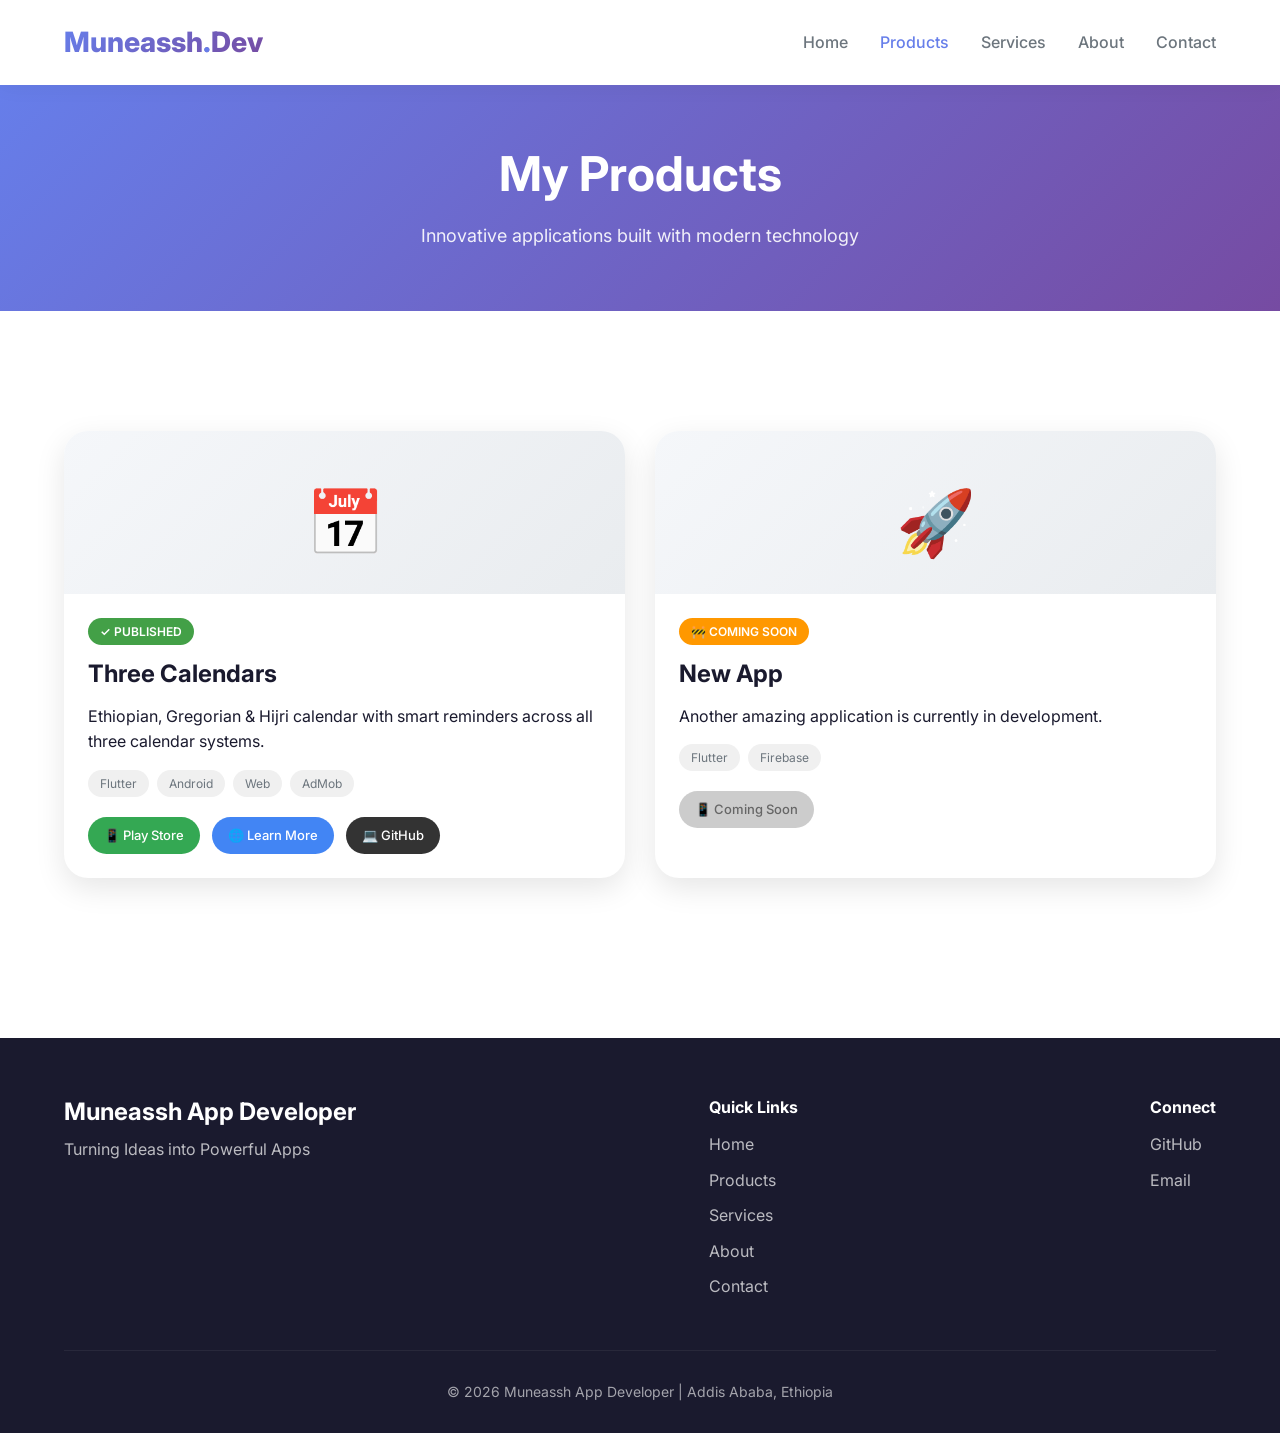
==== products/index.html @ eedf6bed "Add Products page with HTML structure This file contains the HTML structure for the Products page, i" ====
<!DOCTYPE html>
<html lang="en">
<head>
    <meta charset="UTF-8">
    <meta name="viewport" content="width=device-width, initial-scale=1.0">
    <title>Products - Muneassh App Developer</title>
    <link href="https://fonts.googleapis.com/css2?family=Inter:wght@300;400;500;600;700;800&display=swap" rel="stylesheet">
    <link rel="stylesheet" href="https://cdnjs.cloudflare.com/ajax/libs/font-awesome/6.0.0/css/all.min.css">
    <link rel="stylesheet" href="../assets/css/style.css">
    <style>
        .products-hero {
            background: linear-gradient(135deg, var(--primary), var(--secondary));
            color: white;
            padding: 60px 0;
            text-align: center;
        }
        .products-hero h1 { font-size: 48px; margin-bottom: 20px; }
        .products-hero p { font-size: 18px; opacity: 0.9; }
    </style>
</head>
<body>
    <header class="header">
        <div class="container">
            <nav class="nav">
                <div class="logo"><a href="../index.html">Muneassh<span style="color: var(--primary);">.</span>Dev</a></div>
                <div class="nav-links">
                    <a href="../index.html">Home</a>
                    <a href="index.html" class="active">Products</a>
                    <a href="../services/">Services</a>
                    <a href="../about.html">About</a>
                    <a href="../contact.html">Contact</a>
                </div>
            </nav>
        </div>
    </header>

    <div class="products-hero">
        <div class="container">
            <h1>My Products</h1>
            <p>Innovative applications built with modern technology</p>
        </div>
    </div>

    <section class="section">
        <div class="container">
            <div class="products-grid">
                <!-- Three Calendars -->
                <div class="product-card">
                    <div class="product-icon">📅</div>
                    <div class="product-content">
                        <span class="product-badge badge-published">✓ PUBLISHED</span>
                        <h3>Three Calendars</h3>
                        <p>Ethiopian, Gregorian & Hijri calendar with smart reminders across all three calendar systems.</p>
                        <div class="product-tech">
                            <span class="tech-tag">Flutter</span>
                            <span class="tech-tag">Android</span>
                            <span class="tech-tag">Web</span>
                            <span class="tech-tag">AdMob</span>
                        </div>
                        <div class="product-links">
                            <a href="https://play.google.com/store/apps/details?id=com.muneassh.ethiopiancalendar" class="product-link product-link-play" target="_blank">📱 Play Store</a>
                            <a href="three-calendars/" class="product-link product-link-web">🌐 Learn More</a>
                            <a href="https://github.com/muneassh/three_calendars" class="product-link product-link-github" target="_blank">💻 GitHub</a>
                        </div>
                    </div>
                </div>
                
                <!-- Coming Soon Template - Copy for new apps -->
                <div class="product-card">
                    <div class="product-icon">🚀</div>
                    <div class="product-content">
                        <span class="product-badge badge-soon">🚧 COMING SOON</span>
                        <h3>New App</h3>
                        <p>Another amazing application is currently in development.</p>
                        <div class="product-tech">
                            <span class="tech-tag">Flutter</span>
                            <span class="tech-tag">Firebase</span>
                        </div>
                        <div class="product-links">
                            <span class="product-link" style="background:#ccc; color:#666;">📱 Coming Soon</span>
                        </div>
                    </div>
                </div>
            </div>
        </div>
    </section>

    <footer class="footer">
        <div class="container">
            <div class="footer-content">
                <div class="footer-info"><h3>Muneassh App Developer</h3><p>Turning Ideas into Powerful Apps</p></div>
                <div class="footer-links"><h4>Quick Links</h4><a href="../index.html">Home</a><a href="index.html">Products</a><a href="../services/">Services</a><a href="../about.html">About</a><a href="../contact.html">Contact</a></div>
                <div class="footer-contact"><h4>Connect</h4><a href="https://github.com/muneassh">GitHub</a><a href="mailto:ahmedsuhaba@gmail.com">Email</a></div>
            </div>
            <div class="copyright"><p>© 2026 Muneassh App Developer | Addis Ababa, Ethiopia</p></div>
        </div>
    </footer>
</body>
</html>
---- assets/css/style.css ----
/* ============================================
   Muneassh App Developer - Main Stylesheet
   ============================================ */

:root {
    --primary: #667eea;
    --primary-dark: #5a67d8;
    --secondary: #764ba2;
    --accent: #43A047;
    --dark: #1a1a2e;
    --light: #f8f9fa;
    --gray: #6c757d;
    --white: #ffffff;
    --shadow: 0 10px 30px rgba(0,0,0,0.1);
    --shadow-hover: 0 20px 40px rgba(0,0,0,0.15);
}

* {
    margin: 0;
    padding: 0;
    box-sizing: border-box;
}

body {
    font-family: 'Inter', -apple-system, BlinkMacSystemFont, 'Segoe UI', Roboto, sans-serif;
    color: var(--dark);
    line-height: 1.6;
    overflow-x: hidden;
}

/* Typography */
h1, h2, h3, h4, h5, h6 {
    font-weight: 700;
    line-height: 1.2;
}

h1 { font-size: 56px; }
h2 { font-size: 36px; margin-bottom: 20px; }
h3 { font-size: 24px; margin-bottom: 15px; }

/* Layout */
.container {
    max-width: 1200px;
    margin: 0 auto;
    padding: 0 24px;
}

.section {
    padding: 80px 0;
}

.section-title {
    text-align: center;
    font-size: 36px;
    margin-bottom: 50px;
    background: linear-gradient(135deg, var(--primary), var(--secondary));
    -webkit-background-clip: text;
    background-clip: text;
    color: transparent;
}

/* Header & Navigation */
.header {
    background: rgba(255,255,255,0.95);
    backdrop-filter: blur(10px);
    position: sticky;
    top: 0;
    z-index: 1000;
    box-shadow: 0 2px 20px rgba(0,0,0,0.05);
}

.nav {
    display: flex;
    justify-content: space-between;
    align-items: center;
    padding: 20px 0;
    flex-wrap: wrap;
    gap: 20px;
}

.logo {
    font-size: 28px;
    font-weight: 800;
}

.logo a {
    text-decoration: none;
    background: linear-gradient(135deg, var(--primary), var(--secondary));
    -webkit-background-clip: text;
    background-clip: text;
    color: transparent;
}

.nav-links {
    display: flex;
    gap: 32px;
    align-items: center;
    flex-wrap: wrap;
}

.nav-links a {
    text-decoration: none;
    color: var(--gray);
    font-weight: 500;
    transition: color 0.3s;
}

.nav-links a:hover,
.nav-links a.active {
    color: var(--primary);
}

/* Buttons */
.btn {
    display: inline-block;
    padding: 12px 28px;
    border-radius: 30px;
    text-decoration: none;
    font-weight: 600;
    transition: all 0.3s ease;
    cursor: pointer;
    border: none;
    font-size: 16px;
}

.btn-primary {
    background: linear-gradient(135deg, var(--primary), var(--secondary));
    color: var(--white);
}

.btn-primary:hover {
    transform: translateY(-2px);
    box-shadow: var(--shadow);
}

.btn-outline {
    border: 2px solid var(--primary);
    color: var(--primary);
    background: transparent;
}

.btn-outline:hover {
    background: var(--primary);
    color: var(--white);
}

.btn-accent {
    background: var(--accent);
    color: var(--white);
}

.btn-accent:hover {
    background: #2e7d32;
    transform: translateY(-2px);
}

/* Hero Section */
.hero {
    background: linear-gradient(135deg, var(--primary) 0%, var(--secondary) 100%);
    color: var(--white);
    padding: 100px 0;
    text-align: center;
}

.hero h1 {
    font-size: 56px;
    margin-bottom: 20px;
}

.hero p {
    font-size: 20px;
    max-width: 600px;
    margin: 0 auto 30px;
    opacity: 0.9;
}

.hero-buttons {
    display: flex;
    gap: 16px;
    justify-content: center;
    flex-wrap: wrap;
}

.hero-buttons .btn-outline {
    border-color: var(--white);
    color: var(--white);
}

.hero-buttons .btn-outline:hover {
    background: var(--white);
    color: var(--primary);
}

/* Stats Section */
.stats {
    background: var(--white);
    padding: 60px 0;
    margin-top: -40px;
    border-radius: 40px;
    box-shadow: var(--shadow);
    position: relative;
    z-index: 10;
}

.stats-grid {
    display: flex;
    justify-content: space-around;
    flex-wrap: wrap;
    gap: 40px;
    text-align: center;
}

.stat-item h3 {
    font-size: 48px;
    font-weight: 800;
    background: linear-gradient(135deg, var(--primary), var(--secondary));
    -webkit-background-clip: text;
    background-clip: text;
    color: transparent;
    margin-bottom: 8px;
}

.stat-item p {
    color: var(--gray);
    font-weight: 500;
}

/* Products Grid */
.products-grid {
    display: grid;
    grid-template-columns: repeat(auto-fit, minmax(320px, 1fr));
    gap: 30px;
    margin-top: 40px;
}

.product-card {
    background: var(--white);
    border-radius: 24px;
    overflow: hidden;
    transition: transform 0.3s, box-shadow 0.3s;
    box-shadow: var(--shadow);
}

.product-card:hover {
    transform: translateY(-8px);
    box-shadow: var(--shadow-hover);
}

.product-icon {
    font-size: 64px;
    text-align: center;
    padding: 40px 20px 20px;
    background: linear-gradient(135deg, #f5f7fa 0%, #e9ecef 100%);
}

.product-content {
    padding: 24px;
}

.product-badge {
    display: inline-block;
    padding: 4px 12px;
    border-radius: 20px;
    font-size: 12px;
    font-weight: 600;
    margin-bottom: 15px;
}

.badge-published {
    background: var(--accent);
    color: var(--white);
}

.badge-soon {
    background: #FF9800;
    color: var(--white);
}

.product-tech {
    display: flex;
    flex-wrap: wrap;
    gap: 8px;
    margin: 15px 0;
}

.tech-tag {
    background: #f0f0f0;
    padding: 4px 12px;
    border-radius: 20px;
    font-size: 12px;
    color: var(--gray);
}

.product-links {
    display: flex;
    gap: 12px;
    margin-top: 20px;
    flex-wrap: wrap;
}

.product-link {
    padding: 8px 16px;
    border-radius: 25px;
    text-decoration: none;
    font-size: 13px;
    font-weight: 500;
    transition: all 0.3s;
}

.product-link-play {
    background: #34A853;
    color: var(--white);
}

.product-link-web {
    background: #4285F4;
    color: var(--white);
}

.product-link-github {
    background: #333;
    color: var(--white);
}

.product-link:hover {
    transform: translateY(-2px);
}

/* Services Grid */
.services-grid {
    display: grid;
    grid-template-columns: repeat(auto-fit, minmax(280px, 1fr));
    gap: 30px;
}

.service-card {
    background: var(--white);
    padding: 40px 30px;
    border-radius: 24px;
    text-align: center;
    transition: transform 0.3s;
    box-shadow: var(--shadow);
}

.service-card:hover {
    transform: translateY(-8px);
}

.service-icon {
    font-size: 48px;
    margin-bottom: 20px;
}

.service-card h3 {
    margin-bottom: 15px;
}

.service-card p {
    color: var(--gray);
    margin-bottom: 20px;
}

.service-features {
    list-style: none;
    text-align: left;
    margin-top: 20px;
}

.service-features li {
    padding: 8px 0;
    color: var(--gray);
    display: flex;
    align-items: center;
    gap: 10px;
}

.service-features li::before {
    content: "✓";
    color: var(--accent);
    font-weight: bold;
}

/* About Section */
.about-content {
    display: grid;
    grid-template-columns: 1fr 1fr;
    gap: 50px;
    align-items: center;
}

.about-text p {
    color: var(--gray);
    margin-bottom: 20px;
    font-size: 18px;
}

.skills {
    display: flex;
    flex-wrap: wrap;
    gap: 12px;
    margin-top: 30px;
}

.skill {
    background: #f0f0f0;
    padding: 8px 20px;
    border-radius: 30px;
    font-weight: 500;
    color: var(--primary);
}

.about-image {
    text-align: center;
}

.about-image img {
    max-width: 100%;
    border-radius: 30px;
    box-shadow: var(--shadow);
}

/* Contact Section */
.contact-grid {
    display: grid;
    grid-template-columns: 1fr 1fr;
    gap: 50px;
}

.contact-info {
    background: linear-gradient(135deg, var(--primary), var(--secondary));
    padding: 40px;
    border-radius: 30px;
    color: var(--white);
}

.contact-info h3 {
    color: var(--white);
    margin-bottom: 30px;
}

.contact-detail {
    display: flex;
    align-items: center;
    gap: 15px;
    margin-bottom: 25px;
}

.contact-detail i {
    font-size: 24px;
    width: 40px;
}

.contact-detail a {
    color: var(--white);
    text-decoration: none;
}

.contact-detail a:hover {
    text-decoration: underline;
}

.contact-form {
    background: var(--white);
    padding: 40px;
    border-radius: 30px;
    box-shadow: var(--shadow);
}

.form-group {
    margin-bottom: 20px;
}

.form-group input,
.form-group textarea {
    width: 100%;
    padding: 12px 16px;
    border: 1px solid #e0e0e0;
    border-radius: 12px;
    font-size: 16px;
    transition: border-color 0.3s;
}

.form-group input:focus,
.form-group textarea:focus {
    outline: none;
    border-color: var(--primary);
}

.form-group textarea {
    min-height: 120px;
    resize: vertical;
}

/* Footer */
.footer {
    background: var(--dark);
    color: var(--white);
    padding: 60px 0 30px;
    margin-top: 80px;
}

.footer-content {
    display: flex;
    justify-content: space-between;
    flex-wrap: wrap;
    gap: 40px;
    margin-bottom: 40px;
}

.footer-info h3 {
    color: var(--white);
    margin-bottom: 10px;
}

.footer-info p {
    opacity: 0.7;
}

.footer-links h4,
.footer-contact h4 {
    margin-bottom: 15px;
    color: var(--white);
}

.footer-links a,
.footer-contact a {
    color: rgba(255,255,255,0.7);
    text-decoration: none;
    display: block;
    margin-bottom: 10px;
    transition: color 0.3s;
}

.footer-links a:hover,
.footer-contact a:hover {
    color: var(--white);
}

.social-links {
    display: flex;
    gap: 15px;
    margin-top: 15px;
}

.social-links a {
    color: rgba(255,255,255,0.7);
    font-size: 24px;
    transition: color 0.3s;
}

.social-links a:hover {
    color: var(--white);
}

.copyright {
    text-align: center;
    padding-top: 30px;
    border-top: 1px solid rgba(255,255,255,0.1);
    opacity: 0.6;
    font-size: 14px;
}

/* Responsive */
@media (max-width: 768px) {
    h1 { font-size: 36px; }
    h2 { font-size: 28px; }
    .section { padding: 50px 0; }
    .hero h1 { font-size: 36px; }
    .hero p { font-size: 18px; }
    .nav { flex-direction: column; text-align: center; }
    .about-content { grid-template-columns: 1fr; }
    .contact-grid { grid-template-columns: 1fr; }
    .stats { margin-top: -20px; }
}

/* Animations */
@keyframes fadeInUp {
    from {
        opacity: 0;
        transform: translateY(30px);
    }
    to {
        opacity: 1;
        transform: translateY(0);
    }
}

.fade-in {
    animation: fadeInUp 0.6s ease-out;
}
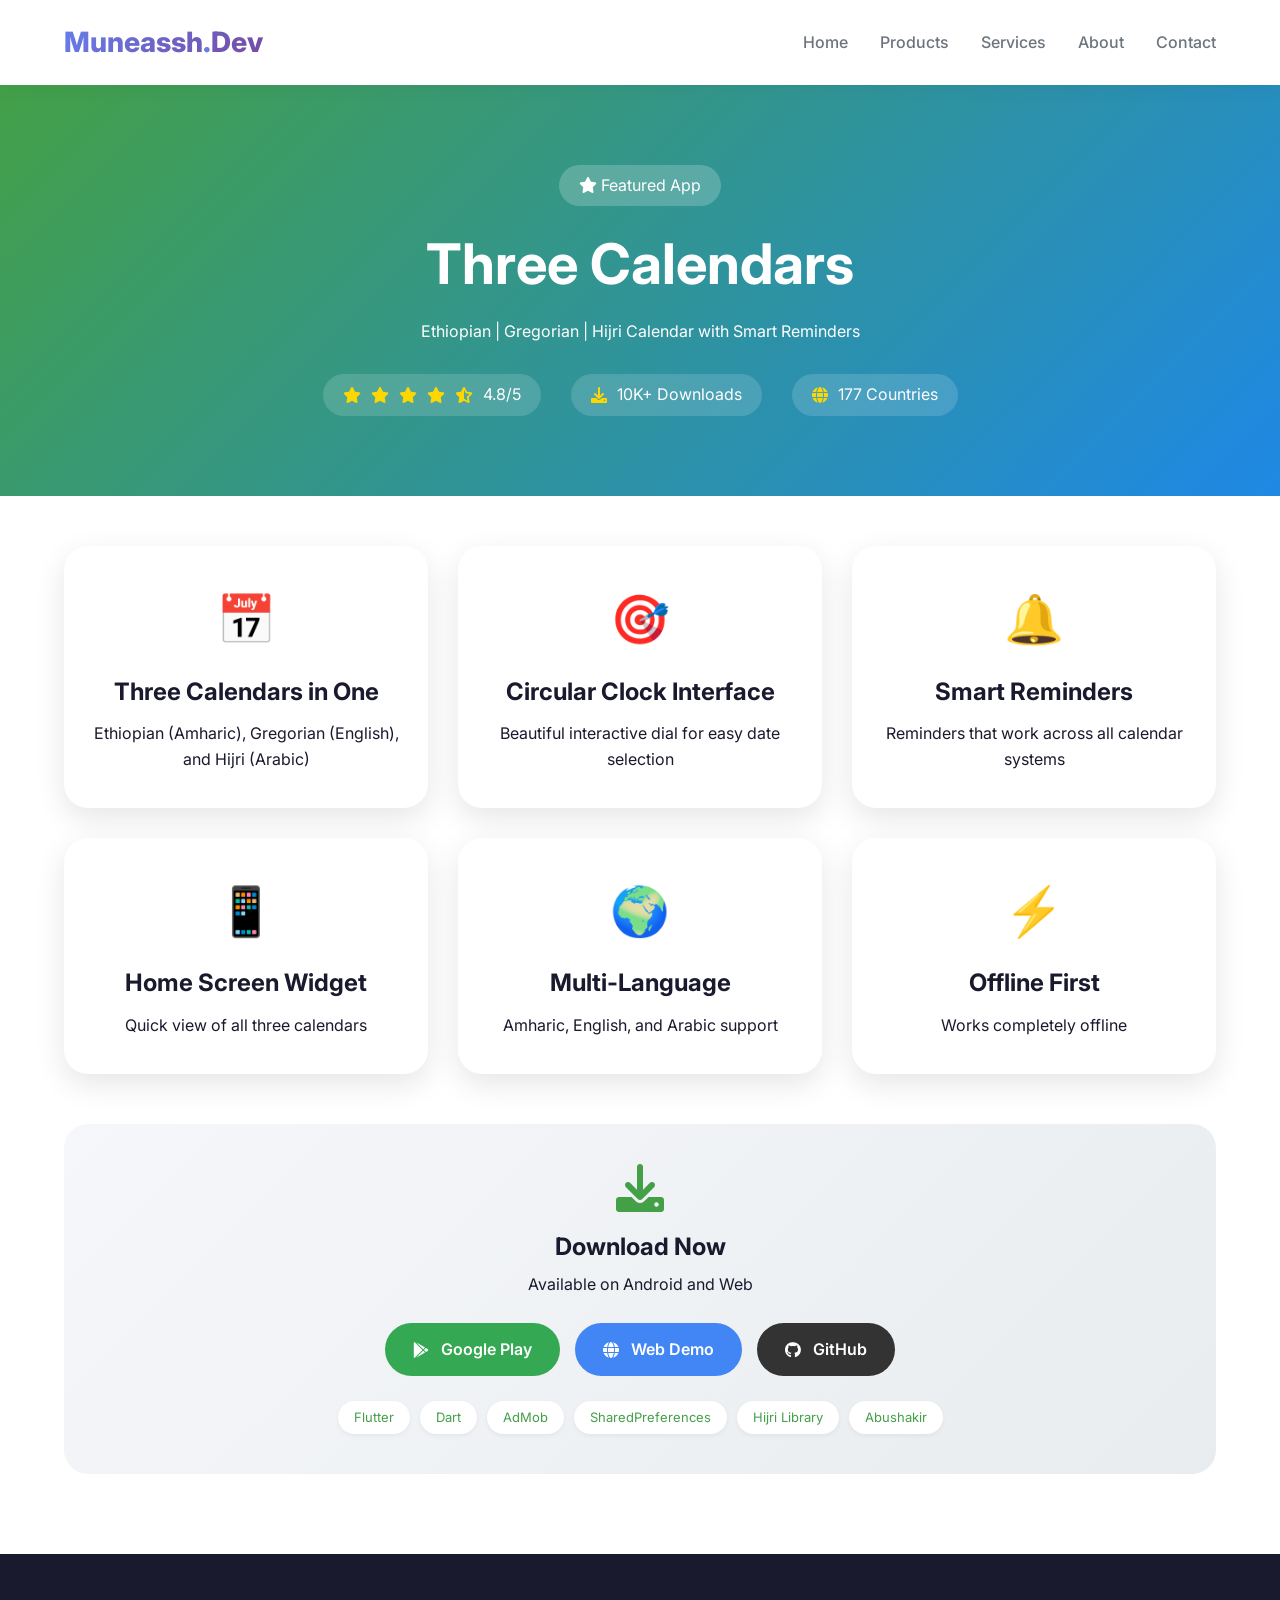
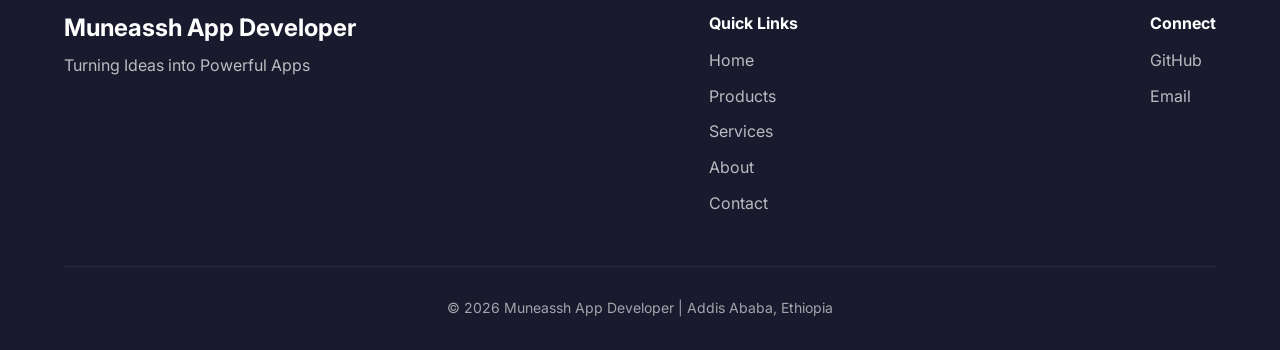
==== commit 130886ca: "Update index.html" ====
--- a/products/index.html
+++ b/products/index.html
@@ -3,93 +3,102 @@
 <head>
     <meta charset="UTF-8">
     <meta name="viewport" content="width=device-width, initial-scale=1.0">
-    <title>Products - Muneassh App Developer</title>
+    <title>Three Calendars - Ethiopian, Gregorian & Hijri Calendar | Muneassh</title>
+    <meta name="description" content="Complete calendar app with Ethiopian (Amharic), Gregorian (English), and Hijri (Arabic) calendars. Smart reminders across all three calendar systems.">
+    <meta name="keywords" content="ethiopian calendar, hijri calendar, gregorian calendar, ethiopian date today, hijri date today, islamic calendar, ethiopian months">
     <link href="https://fonts.googleapis.com/css2?family=Inter:wght@300;400;500;600;700;800&display=swap" rel="stylesheet">
     <link rel="stylesheet" href="https://cdnjs.cloudflare.com/ajax/libs/font-awesome/6.0.0/css/all.min.css">
-    <link rel="stylesheet" href="../assets/css/style.css">
+    <link rel="stylesheet" href="../../assets/css/style.css">
     <style>
-        .products-hero {
-            background: linear-gradient(135deg, var(--primary), var(--secondary));
+        .product-hero {
+            background: linear-gradient(135deg, #43A047 0%, #1E88E5 100%);
             color: white;
-            padding: 60px 0;
+            padding: 80px 0;
             text-align: center;
         }
-        .products-hero h1 { font-size: 48px; margin-bottom: 20px; }
-        .products-hero p { font-size: 18px; opacity: 0.9; }
+        .product-hero h1 { font-size: 56px; margin-bottom: 20px; }
+        .product-hero .hero-badge { display: inline-block; background: rgba(255,255,255,0.2); padding: 8px 20px; border-radius: 30px; margin-bottom: 25px; }
+        .rating { display: flex; justify-content: center; gap: 30px; margin-top: 30px; flex-wrap: wrap; }
+        .rating-item { display: flex; align-items: center; gap: 10px; background: rgba(255,255,255,0.15); padding: 8px 20px; border-radius: 40px; }
+        .rating-item i { color: #FFD700; }
+        .features-grid { display: grid; grid-template-columns: repeat(auto-fit, minmax(280px, 1fr)); gap: 30px; margin: 50px 0; }
+        .feature-card { background: white; padding: 35px 25px; border-radius: 24px; text-align: center; box-shadow: var(--shadow); }
+        .feature-icon { font-size: 48px; margin-bottom: 20px; }
+        .download-section { background: linear-gradient(135deg, #f5f7fa 0%, #e9ecef 100%); padding: 40px; border-radius: 24px; text-align: center; margin: 50px 0; }
+        .download-buttons { display: flex; gap: 15px; justify-content: center; flex-wrap: wrap; margin: 25px 0; }
+        .btn-download { display: inline-flex; align-items: center; gap: 12px; padding: 14px 28px; border-radius: 50px; text-decoration: none; font-weight: 600; transition: all 0.3s; }
+        .btn-download:hover { transform: translateY(-3px); box-shadow: 0 10px 25px rgba(0,0,0,0.2); }
+        .btn-play { background: #34A853; color: white; }
+        .btn-web { background: #4285F4; color: white; }
+        .btn-github { background: #333; color: white; }
+        .tech-stack { display: flex; flex-wrap: wrap; gap: 10px; justify-content: center; margin-top: 20px; }
+        .tech-badge { background: white; padding: 6px 16px; border-radius: 30px; font-size: 13px; color: #43A047; box-shadow: 0 2px 5px rgba(0,0,0,0.05); }
+        @media (max-width: 768px) {
+            .product-hero h1 { font-size: 36px; }
+            .features-grid { grid-template-columns: 1fr; }
+        }
     </style>
 </head>
 <body>
     <header class="header">
         <div class="container">
             <nav class="nav">
-                <div class="logo"><a href="../index.html">Muneassh<span style="color: var(--primary);">.</span>Dev</a></div>
+                <div class="logo"><a href="../../index.html">Muneassh<span style="color: var(--primary);">.</span>Dev</a></div>
                 <div class="nav-links">
-                    <a href="../index.html">Home</a>
-                    <a href="index.html" class="active">Products</a>
-                    <a href="../services/">Services</a>
-                    <a href="../about.html">About</a>
-                    <a href="../contact.html">Contact</a>
+                    <a href="../../index.html">Home</a>
+                    <a href="../index.html">Products</a>
+                    <a href="../../services/">Services</a>
+                    <a href="../../about.html">About</a>
+                    <a href="../../contact.html">Contact</a>
                 </div>
             </nav>
         </div>
     </header>
 
-    <div class="products-hero">
+    <div class="product-hero">
         <div class="container">
-            <h1>My Products</h1>
-            <p>Innovative applications built with modern technology</p>
+            <div class="hero-badge"><i class="fas fa-star"></i> Featured App</div>
+            <h1>Three Calendars</h1>
+            <p>Ethiopian | Gregorian | Hijri Calendar with Smart Reminders</p>
+            <div class="rating">
+                <div class="rating-item"><i class="fas fa-star"></i><i class="fas fa-star"></i><i class="fas fa-star"></i><i class="fas fa-star"></i><i class="fas fa-star-half-alt"></i><span>4.8/5</span></div>
+                <div class="rating-item"><i class="fas fa-download"></i><span>10K+ Downloads</span></div>
+                <div class="rating-item"><i class="fas fa-globe"></i><span>177 Countries</span></div>
+            </div>
         </div>
     </div>
 
-    <section class="section">
-        <div class="container">
-            <div class="products-grid">
-                <!-- Three Calendars -->
-                <div class="product-card">
-                    <div class="product-icon">📅</div>
-                    <div class="product-content">
-                        <span class="product-badge badge-published">✓ PUBLISHED</span>
-                        <h3>Three Calendars</h3>
-                        <p>Ethiopian, Gregorian & Hijri calendar with smart reminders across all three calendar systems.</p>
-                        <div class="product-tech">
-                            <span class="tech-tag">Flutter</span>
-                            <span class="tech-tag">Android</span>
-                            <span class="tech-tag">Web</span>
-                            <span class="tech-tag">AdMob</span>
-                        </div>
-                        <div class="product-links">
-                            <a href="https://play.google.com/store/apps/details?id=com.muneassh.ethiopiancalendar" class="product-link product-link-play" target="_blank">📱 Play Store</a>
-                            <a href="three-calendars/" class="product-link product-link-web">🌐 Learn More</a>
-                            <a href="https://github.com/muneassh/three_calendars" class="product-link product-link-github" target="_blank">💻 GitHub</a>
-                        </div>
-                    </div>
-                </div>
-                
-                <!-- Coming Soon Template - Copy for new apps -->
-                <div class="product-card">
-                    <div class="product-icon">🚀</div>
-                    <div class="product-content">
-                        <span class="product-badge badge-soon">🚧 COMING SOON</span>
-                        <h3>New App</h3>
-                        <p>Another amazing application is currently in development.</p>
-                        <div class="product-tech">
-                            <span class="tech-tag">Flutter</span>
-                            <span class="tech-tag">Firebase</span>
-                        </div>
-                        <div class="product-links">
-                            <span class="product-link" style="background:#ccc; color:#666;">📱 Coming Soon</span>
-                        </div>
-                    </div>
-                </div>
+    <div class="container">
+        <div class="features-grid">
+            <div class="feature-card"><div class="feature-icon">📅</div><h3>Three Calendars in One</h3><p>Ethiopian (Amharic), Gregorian (English), and Hijri (Arabic)</p></div>
+            <div class="feature-card"><div class="feature-icon">🎯</div><h3>Circular Clock Interface</h3><p>Beautiful interactive dial for easy date selection</p></div>
+            <div class="feature-card"><div class="feature-icon">🔔</div><h3>Smart Reminders</h3><p>Reminders that work across all calendar systems</p></div>
+            <div class="feature-card"><div class="feature-icon">📱</div><h3>Home Screen Widget</h3><p>Quick view of all three calendars</p></div>
+            <div class="feature-card"><div class="feature-icon">🌍</div><h3>Multi-Language</h3><p>Amharic, English, and Arabic support</p></div>
+            <div class="feature-card"><div class="feature-icon">⚡</div><h3>Offline First</h3><p>Works completely offline</p></div>
+        </div>
+
+        <div class="download-section">
+            <i class="fas fa-download" style="font-size: 48px; color: #43A047;"></i>
+            <h3 style="margin: 20px 0 10px;">Download Now</h3>
+            <p>Available on Android and Web</p>
+            <div class="download-buttons">
+                <a href="https://play.google.com/store/apps/details?id=com.muneassh.ethiopiancalendar" class="btn-download btn-play" target="_blank"><i class="fab fa-google-play"></i> Google Play</a>
+                <a href="demo/" class="btn-download btn-web"><i class="fas fa-globe"></i> Web Demo</a>
+                <a href="https://github.com/muneassh/three_calendars" class="btn-download btn-github" target="_blank"><i class="fab fa-github"></i> GitHub</a>
+            </div>
+            <div class="tech-stack">
+                <span class="tech-badge">Flutter</span><span class="tech-badge">Dart</span><span class="tech-badge">AdMob</span>
+                <span class="tech-badge">SharedPreferences</span><span class="tech-badge">Hijri Library</span><span class="tech-badge">Abushakir</span>
             </div>
         </div>
-    </section>
+    </div>
 
     <footer class="footer">
         <div class="container">
             <div class="footer-content">
                 <div class="footer-info"><h3>Muneassh App Developer</h3><p>Turning Ideas into Powerful Apps</p></div>
-                <div class="footer-links"><h4>Quick Links</h4><a href="../index.html">Home</a><a href="index.html">Products</a><a href="../services/">Services</a><a href="../about.html">About</a><a href="../contact.html">Contact</a></div>
+                <div class="footer-links"><h4>Quick Links</h4><a href="../../index.html">Home</a><a href="../index.html">Products</a><a href="../../services/">Services</a><a href="../../about.html">About</a><a href="../../contact.html">Contact</a></div>
                 <div class="footer-contact"><h4>Connect</h4><a href="https://github.com/muneassh">GitHub</a><a href="mailto:ahmedsuhaba@gmail.com">Email</a></div>
             </div>
             <div class="copyright"><p>© 2026 Muneassh App Developer | Addis Ababa, Ethiopia</p></div>
